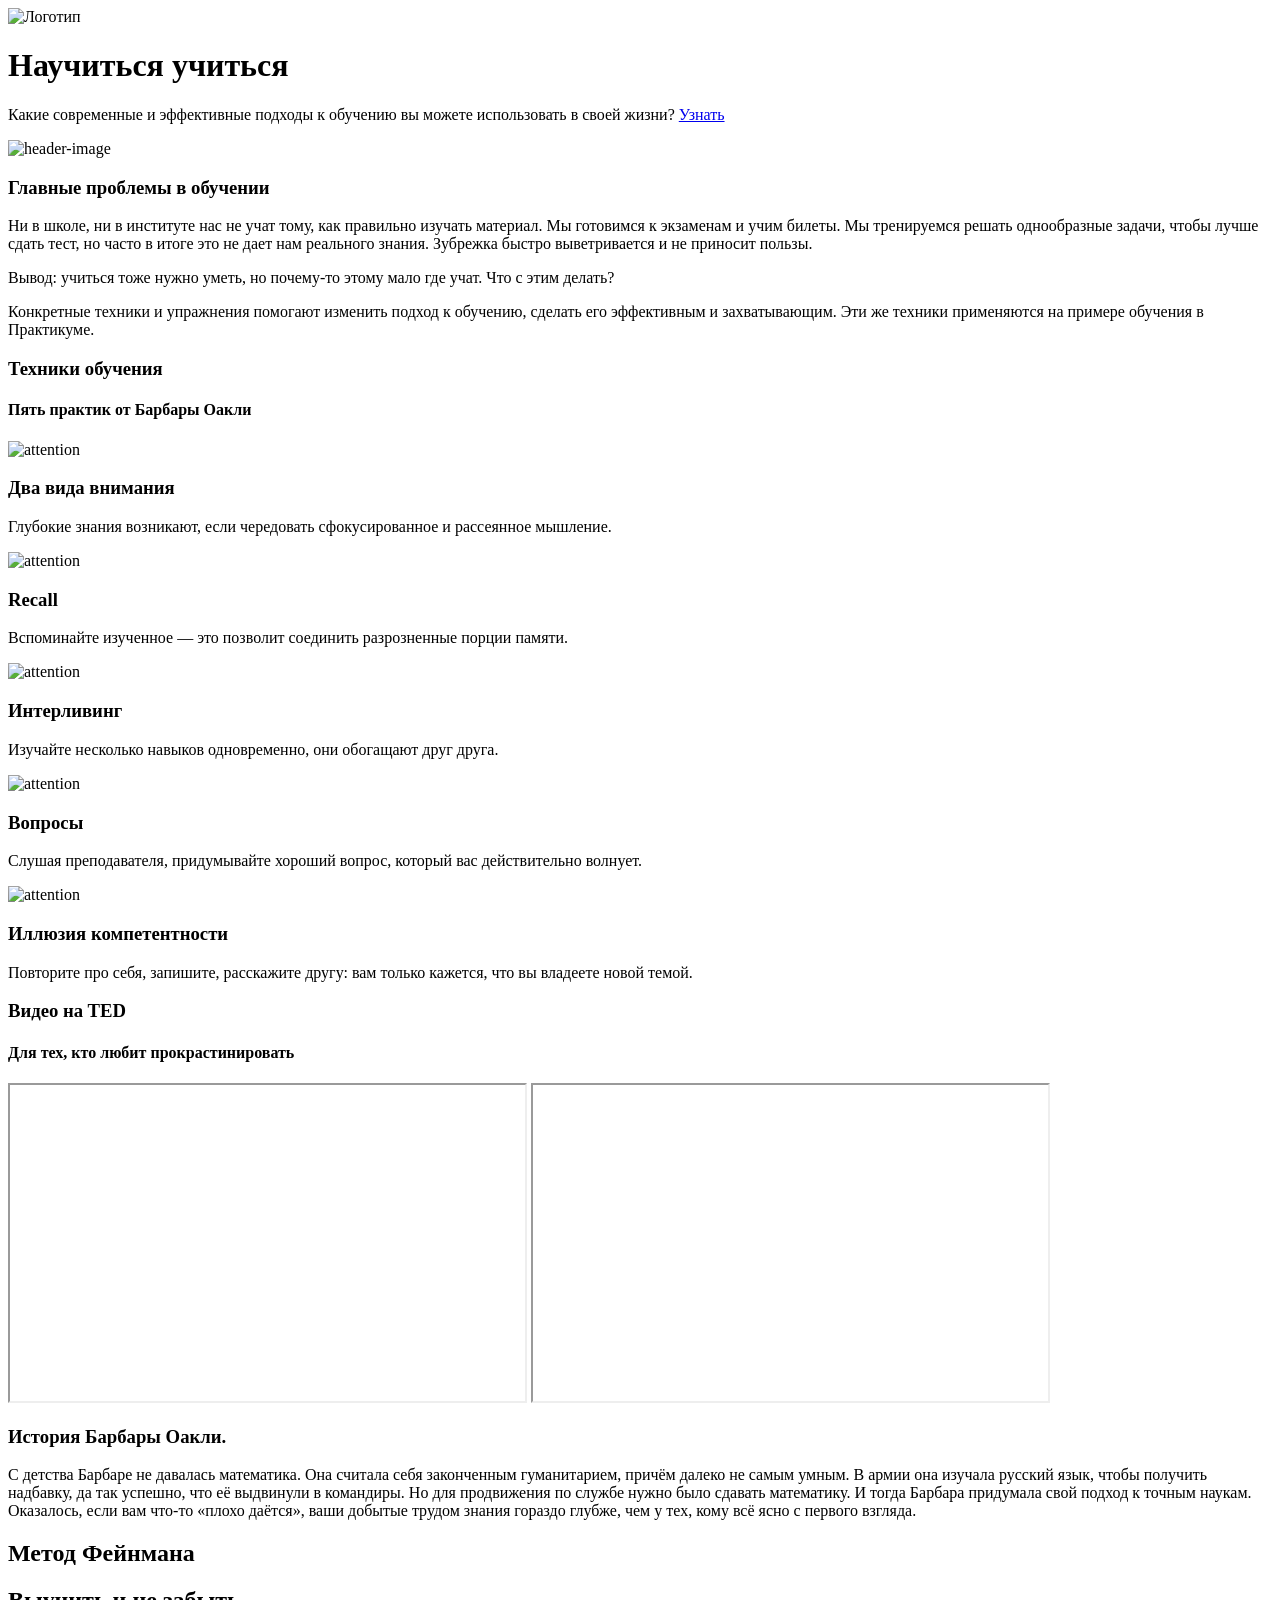
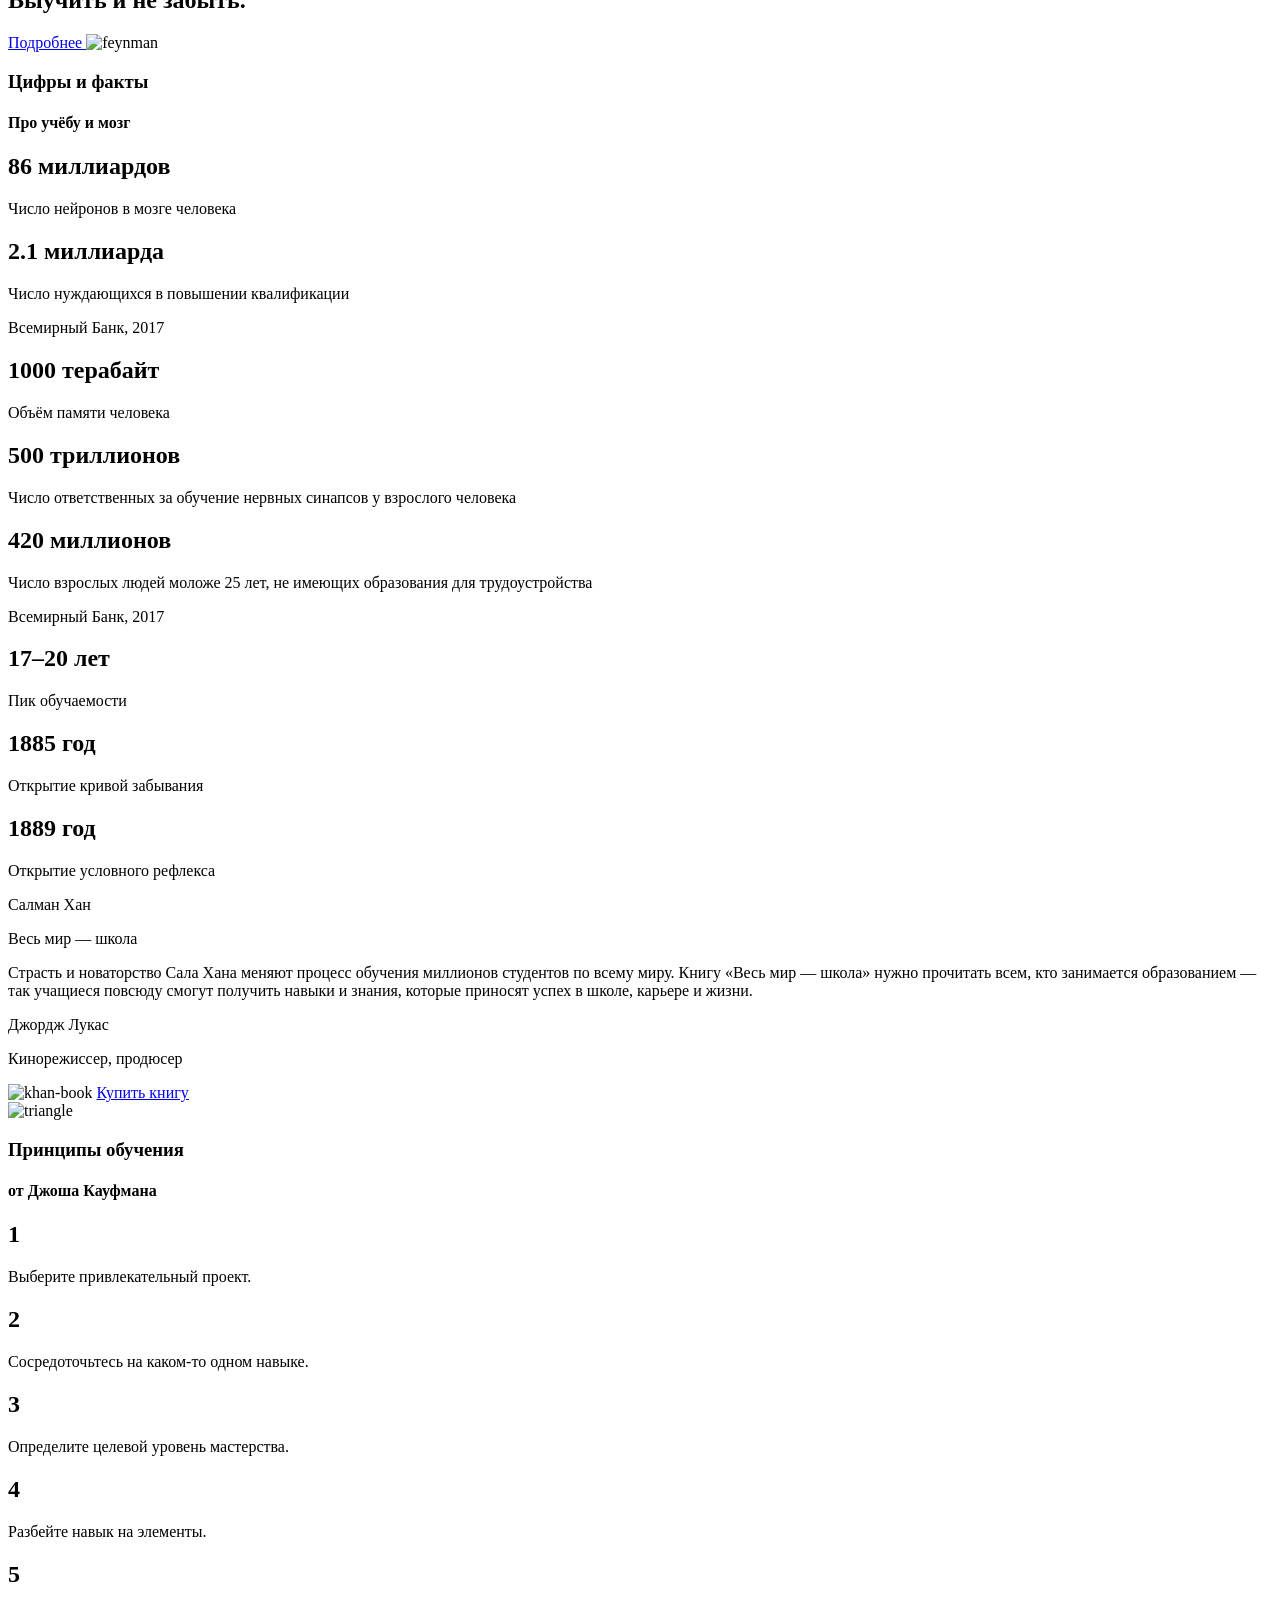
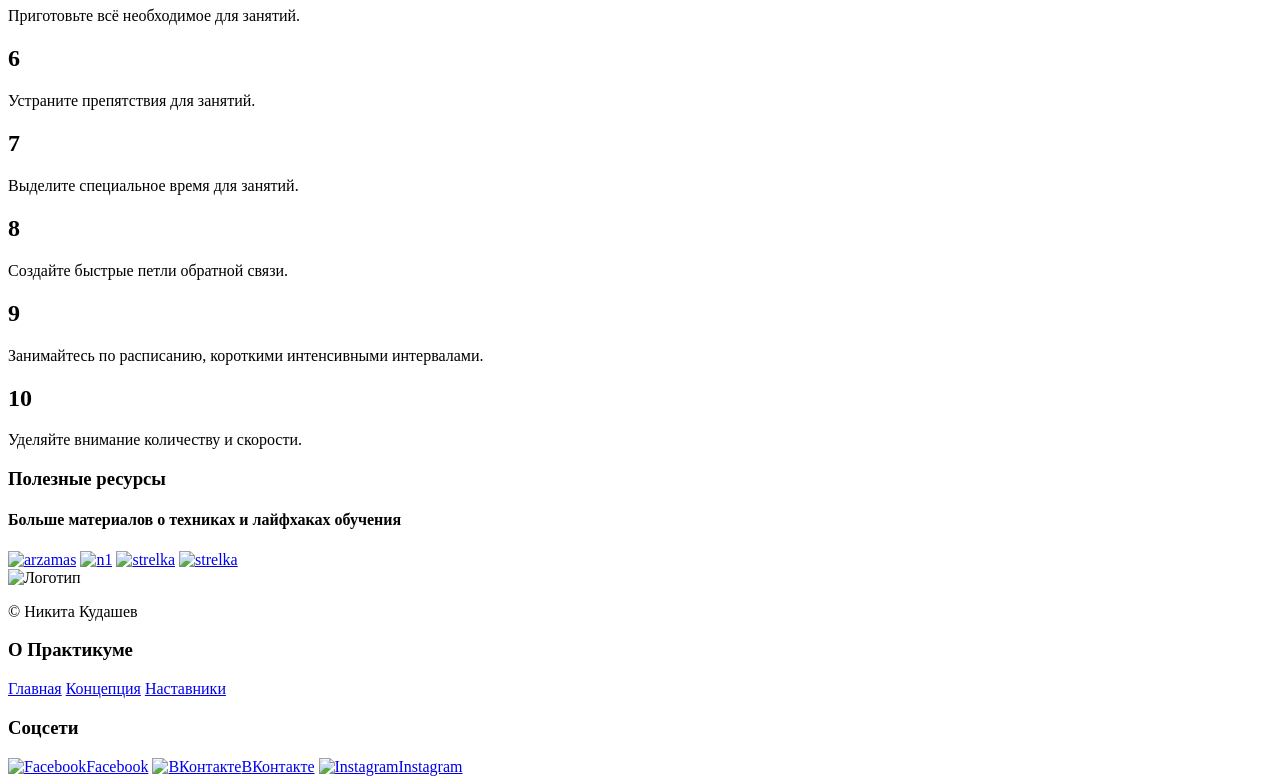
==== index.html @ 7637966f "Первый коммит html" ====
<!DOCTYPE html>
<html lang="ru">
<head>
  <link rel="stylesheet" href="./page/index.css">
  <meta charset="UTF-8">
  <meta name="viewport" content="width=device-width, initial-scale=1.0">
  <meta name="discription" content="Научиться учиться">
  <meta name="keywords" content="description, techniques, digits, kaufman">
  <meta name="autor" content="Никита Кудашев">
  <meta name="autor" content="Практикум">
  <title>Научиться учиться</title>
</head>
<body>
  <div class="page">
    <header class="header b_color">
          <img src="./images/logo_place_header.svg" alt="Логотип" class="logo logo_place_header">
          <h1 class="header__title">Научиться учиться</h1>
          <p class="header__subtitle">Какие современные и эффективные подходы к обучению вы можете использовать в своей жизни? <a href="#" class="header__link">Узнать </a></p>
          <img src="./images/header-image.png" alt="header-image" class="header__main-illustration">
          <div class="header__square-pic rotation"></div>
        </header>
        <main class="content">
          <section class="description">
              <div class="two_columns">
                <h3 class="two_columns__brief">Главные проблемы в обучении</h3>
                <div class="two_columns__main_text">
                  <p class="two_columns__p">Ни в школе, ни в институте нас не учат тому, как правильно изучать материал. Мы готовимся к экзаменам и учим билеты. Мы тренируемся решать однообразные задачи, чтобы лучше сдать тест, но часто в итоге это не дает нам реального знания. Зубрежка быстро выветривается и не приносит пользы.</p>
                  <p class="two_columns__p"><span class="two_columns__span-accent">Вывод:</span> учиться тоже нужно уметь, но почему-то этому мало где учат. Что с этим делать?</p>
                  <p class="two_columns__p">Конкретные техники и упражнения помогают изменить подход к обучению, сделать его эффективным и захватывающим. Эти же техники применяются на примере обучения в Практикуме.</p>
                </div>
              </div>
          </section>
          <section class="techniques techniques_width_80">
            <h3 class="section-title">Техники обучения</h3>
            <h4 class="section-subtitle">Пять практик от Барбары Оакли</h4>
            <div class="cards">
              <div class="cards__item">
                <img class="cards__image" src="./images/cards-attention.png"
                  alt="attention">
                <h3 class="cards__title">Два вида внимания</h3>
                <p class="cards__discription">Глубокие знания возникают, если чередовать сфокусированное и рассеянное мышление.</p>
              </div>
              <div class="cards__item">
                <img class="cards__image" src="./images/cards-recall.png"
                  alt="attention">
                <h3 class="cards__title">Recall</h3>
                <p class="cards__discription">Вспоминайте изученное — это позволит соединить разрозненные порции памяти.</p>
              </div>
              <div class="cards__item">
                <img class="cards__image" src="./images/cards-interliving.png"
                  alt="attention">
                <h3 class="cards__title">Интерливинг</h3>
                <p class="cards__discription">Изучайте несколько навыков одновременно, они обогащают друг друга.</p>
              </div>
              <div class="cards__item">
                <img class="cards__image" src="./images/cards-question.png"
                  alt="attention">
                <h3 class="cards__title">Вопросы</h3>
                <p class="cards__discription">Слушая преподавателя, придумывайте хороший вопрос, который вас действительно волнует.</p>
              </div>
              <div class="cards__item">
                <img class="cards__image" src="./images/cards-competence.png"
                  alt="attention">
                <h3 class="cards__title">Иллюзия компетентности</h3>
                <p class="cards__discription">Повторите про себя, запишите, расскажите другу: вам только кажется, что вы владеете новой темой.</p>
              </div>
            </div>
          </section>
          <section class="video">
            <h3 class="section-title">Видео нa TED</h3>
            <h4 class="section-subtitle">Для тех, кто любит прокрастинировать</h4>
            <div class="video__iframes">
              <iframe id="ytplayer" type="text/html" width="515" height="316" src="https://www.youtube.com/embed/5MgBikgcWnY"  allowfullscreen></iframe>
              <iframe id="ytplayer" type="text/html" width="515" height="316" src="https://www.youtube.com/embed/arj7oStGLkU"  allowfullscreen></iframe>
            </div>
          </section>
          <section class="oakley b_color">
            <div class="two_columns">
              <h3 class="two_columns__brief">История Барбары Оакли.</h3>
              <div class="two_columns__main_text">
                <p class="two_columns__p">С детства Барбаре не давалась математика. Она считала себя законченным гуманитарием, причём далеко не самым умным. В армии она изучала русский язык, чтобы получить надбавку, да так успешно, что её выдвинули в командиры. Но для продвижения по службе нужно было сдавать математику. И тогда Барбара придумала свой подход к точным наукам. Оказалось, если вам что-то «плохо даётся», ваши добытые трудом знания гораздо глубже, чем у тех, кому всё ясно с первого взгляда.</p>
              </div>
            </div>
          </section>
          <section class="feynman b_color">
            <h1 class="feynman__title">Метод Фейнмана</h1>
            <h2 class="feynman__subtitle">Выучить и не забыть.</h2>
            <a href="#" class="feynman__link">Подробнее </a>
            <img src="./images/feynman.png" alt="feynman" class="feynman__main-illustration">
          </section>
          <section class="digits">
            <h3 class="section-title">Цифры и факты</h3>
            <h4 class="section-subtitle">Про учёбу и мозг</h4>
            <div  class="table">
              <div class="table__cell">
                <h2 class="table__heading">86 миллиардов</h2>
                <p class="table__text">Число нейронов в мозге человека</p>
              </div>
              <div class="table__cell">
                <h2 class="table__heading">2.1 миллиарда</h2>
                <p class="table__text">Число нуждающихся в повышении квалификации</p>
                <p class="table__text">Всемирный Банк, 2017</p>
              </div>
              <div class="table__cell">
                <h2 class="table__heading">1000 терабайт</h2>
                <p class="table__text">Объём памяти человека</p>
              </div>
              <div class="table__cell">
                <h2 class="table__heading">500 триллионов</h2>
                <p class="table__text">Число ответственных за обучение нервных синапсов у взрослого человека</p>
              </div>
              <div class="table__cell">
                <h2 class="table__heading">420 миллионов</h2>
                <p class="table__text">Число взрослых людей моложе 25 лет, не имеющих образования для трудоустройства</p>
                <p class="table__text">Всемирный Банк, 2017</p>
              </div>
              <div class="table__cell">
                <h2 class="table__heading">17–20 лет</h2>
                <p class="table__text">Пик обучаемости</p>
              </div>
              <div class="table__cell">
                <h2 class="table__heading">1885 год</h2>
                <p class="table__text">Открытие кривой забывания</p>
              </div>
              <div class="table__cell">
                <h2 class="table__heading">1889 год</h2>
                <p class="table__text">Открытие условного рефлекса</p>
              </div>
            </div>
          </section>
          <section class="khan b_color">
            <div class="khan__container">
              <p class="khan__author">Салман Хан</p>
              <p class="khan__title">Весь мир — школа</p>
              <p class="khan__quote">Страсть и новаторство Сала Хана меняют процесс обучения миллионов студентов по всему миру. Книгу «Весь мир — школа» нужно прочитать всем, кто занимается образованием — так учащиеся повсюду смогут получить навыки и знания, которые приносят успех в школе, карьере и жизни.</p>
              <p class="khan__quote-author">Джордж Лукас</p>
              <p class="khan__quote-author-subline">Кинорежиссер, продюсер</p>
              <div class="khan__book-container">
                <img src="./images/khan-book.jpg" alt="khan-book" class="khan__book-pic">
                <a href="#" class="khan__buy-link">Купить книгу </a>
              </div>
            </div>
          </section>
          <section class="kaufman">
            <img src="./images/kaufman-triangle.svg" alt="triangle" class="kaufman__triangle rotation">
            <h3 class="section-title section-title_theme_dark">Принципы обучения</h3>
            <h4 class="section-subtitle section-subtitle_theme_dark">от Джоша Кауфмана</h4>
            <div  class="table table_theme_dark">
              <div class="table__cell table__cell_theme_dark">
                <h2 class="table__heading table__heading_theme_dark">1</h2>
                <p class="table__text table__text_theme_dark">Выберите привлекательный проект.</p>
              </div>
              <div class="table__cell table__cell_theme_dark">
                <h2 class="table__heading table__heading_theme_dark">2</h2>
                <p class="table__text table__text_theme_dark">Сосредоточьтесь на каком-то одном навыке.</p>
              </div>
              <div class="table__cell table__cell_theme_dark">
                <h2 class="table__heading table__heading_theme_dark">3</h2>
                <p class="table__text table__text_theme_dark">Определите целевой уровень мастерства.</p>
              </div>
              <div class="table__cell table__cell_theme_dark">
                <h2 class="table__heading table__heading_theme_dark">4</h2>
                <p class="table__text table__text_theme_dark">Разбейте навык на элементы.</p>
              </div>
              <div class="table__cell table__cell_theme_dark">
                <h2 class="table__heading table__heading_theme_dark">5</h2>
                <p class="table__text table__text_theme_dark">Приготовьте всё необходимое для занятий.</p>
              </div>
              <div class="table__cell table__cell_theme_dark">
                <h2 class="table__heading table__heading_theme_dark">6</h2>
                <p class="table__text table__text_theme_dark">Устраните препятствия для занятий.</p>
              </div>
              <div class="table__cell table__cell_theme_dark">
                <h2 class="table__heading table__heading_theme_dark">7</h2>
                <p class="table__text table__text_theme_dark">Выделите специальное время для занятий.</p>
              </div>
              <div class="table__cell table__cell_theme_dark">
                <h2 class="table__heading table__heading_theme_dark">8</h2>
                <p class="table__text table__text_theme_dark">Создайте быстрые петли обратной связи.</p>
              </div>
              <div class="table__cell table__cell_theme_dark">
                <h2 class="table__heading table__heading_theme_dark">9</h2>
                <p class="table__text table__text_theme_dark">Занимайтесь по расписанию, короткими интенсивными интервалами.</p>
              </div>
              <div class="table__cell table__cell_theme_dark">
                <h2 class="table__heading table__heading_theme_dark">10</h2>
                <p class="table__text table__text_theme_dark">Уделяйте внимание количеству и скорости.</p>
              </div>
            </div>
          </section>
          <section class="resources">
            <h3 class="section-title">Полезные ресурсы</h3>
            <h4 class="section-subtitle">Больше материалов о техниках и лайфхаках обучения</h4>
            <div class="resources__logo-zone">
              <a href="#" class="resources__link"><img src="./images/logo/resources-arzamas.svg" alt="arzamas" class="resources__logo"></a>
              <a href="#" class="resources__link"><img src="./images/logo/resources-n1.svg" alt="n1" class="resources__logo"></a>
              <a href="#" class="resources__link"><img src="./images/logo/resources-strelka.svg" alt="strelka" class="resources__logo"></a>
              <a href="#" class="resources__link"><img src="./images/logo/resources-polka.svg" alt="strelka" class="resources__logo"></a>
            </div>
          </section>
        </main>
        <footer class="footer">
          <div class="footer__columns">
            <div class="footer__column footer__column_content_copyright">
              <img src="./images/logo_place_footer.svg" alt="Логотип" class="logo logo_place_footer">
              <p class="footer__author">&copy Никита Кудашев</p>
            </div>
            <div class="footer__column footer__column_content_info">
              <h3 class="footer__column-heading">О Практикуме</h3>
              <div class="footer__column-links">
                <a href="#" class="footer__column-link">Главная</a>
                <a href="#" class="footer__column-link">Концепция</a>
                <a href="#" class="footer__column-link">Наставники</a>
              </div>
            </div>
            <div class="footer__column footer__column_content_social">
              <h3 class="footer__column-heading">Cоцсети</h3>
              <div class="footer__column-links">
                <a href="#" class="footer__column-link">
                  <img class="footer__social-icon" src="./images/facebook_color_white.svg" alt="Facebook">Facebook</a>
                <a href="#" class="footer__column-link">
                  <img class="footer__social-icon" src="./images/vk_color_white.svg" alt="ВКонтакте">ВКонтакте</a>
                <a href="#" class="footer__column-link">
                  <img class="footer__social-icon" src="./images/instagram_color_white.svg" alt="Instagram">Instagram</a>
                </div>
            </div>
          </div>
        </footer>
  </div>
</body>
</html>
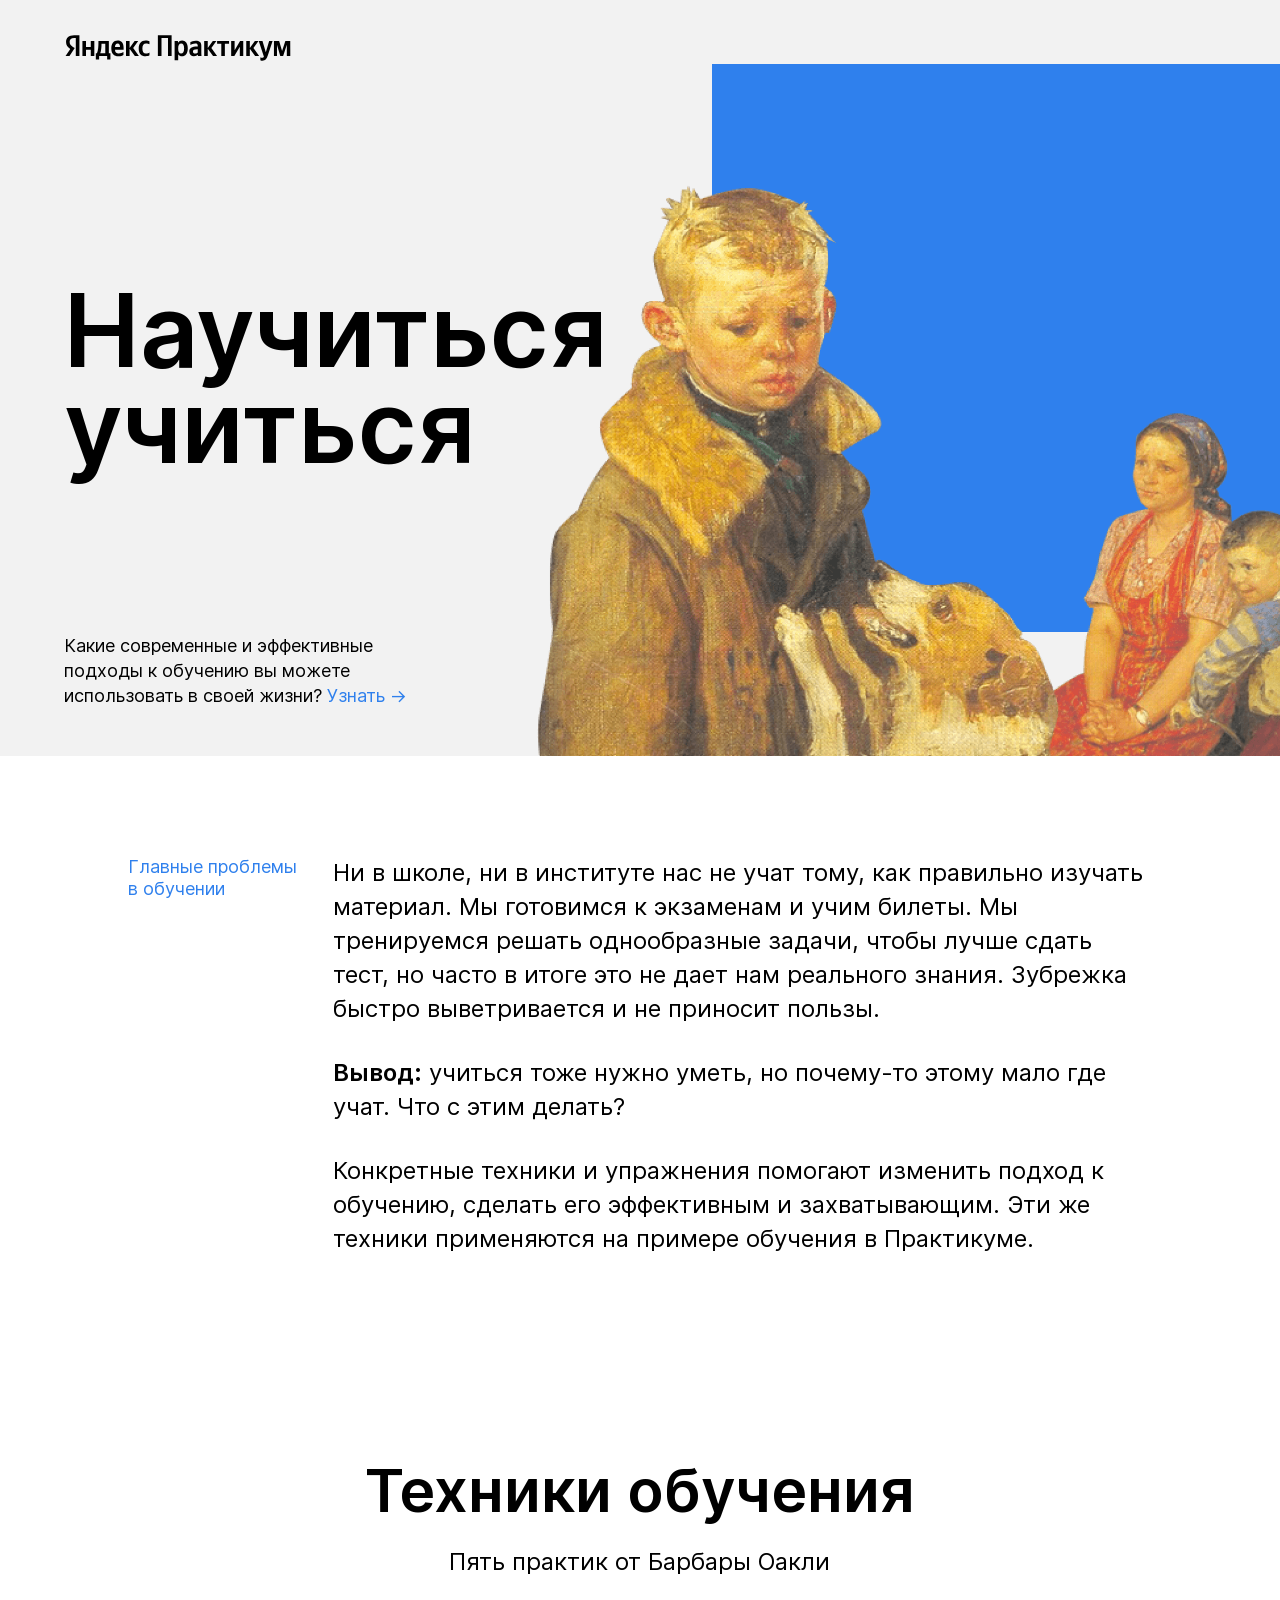
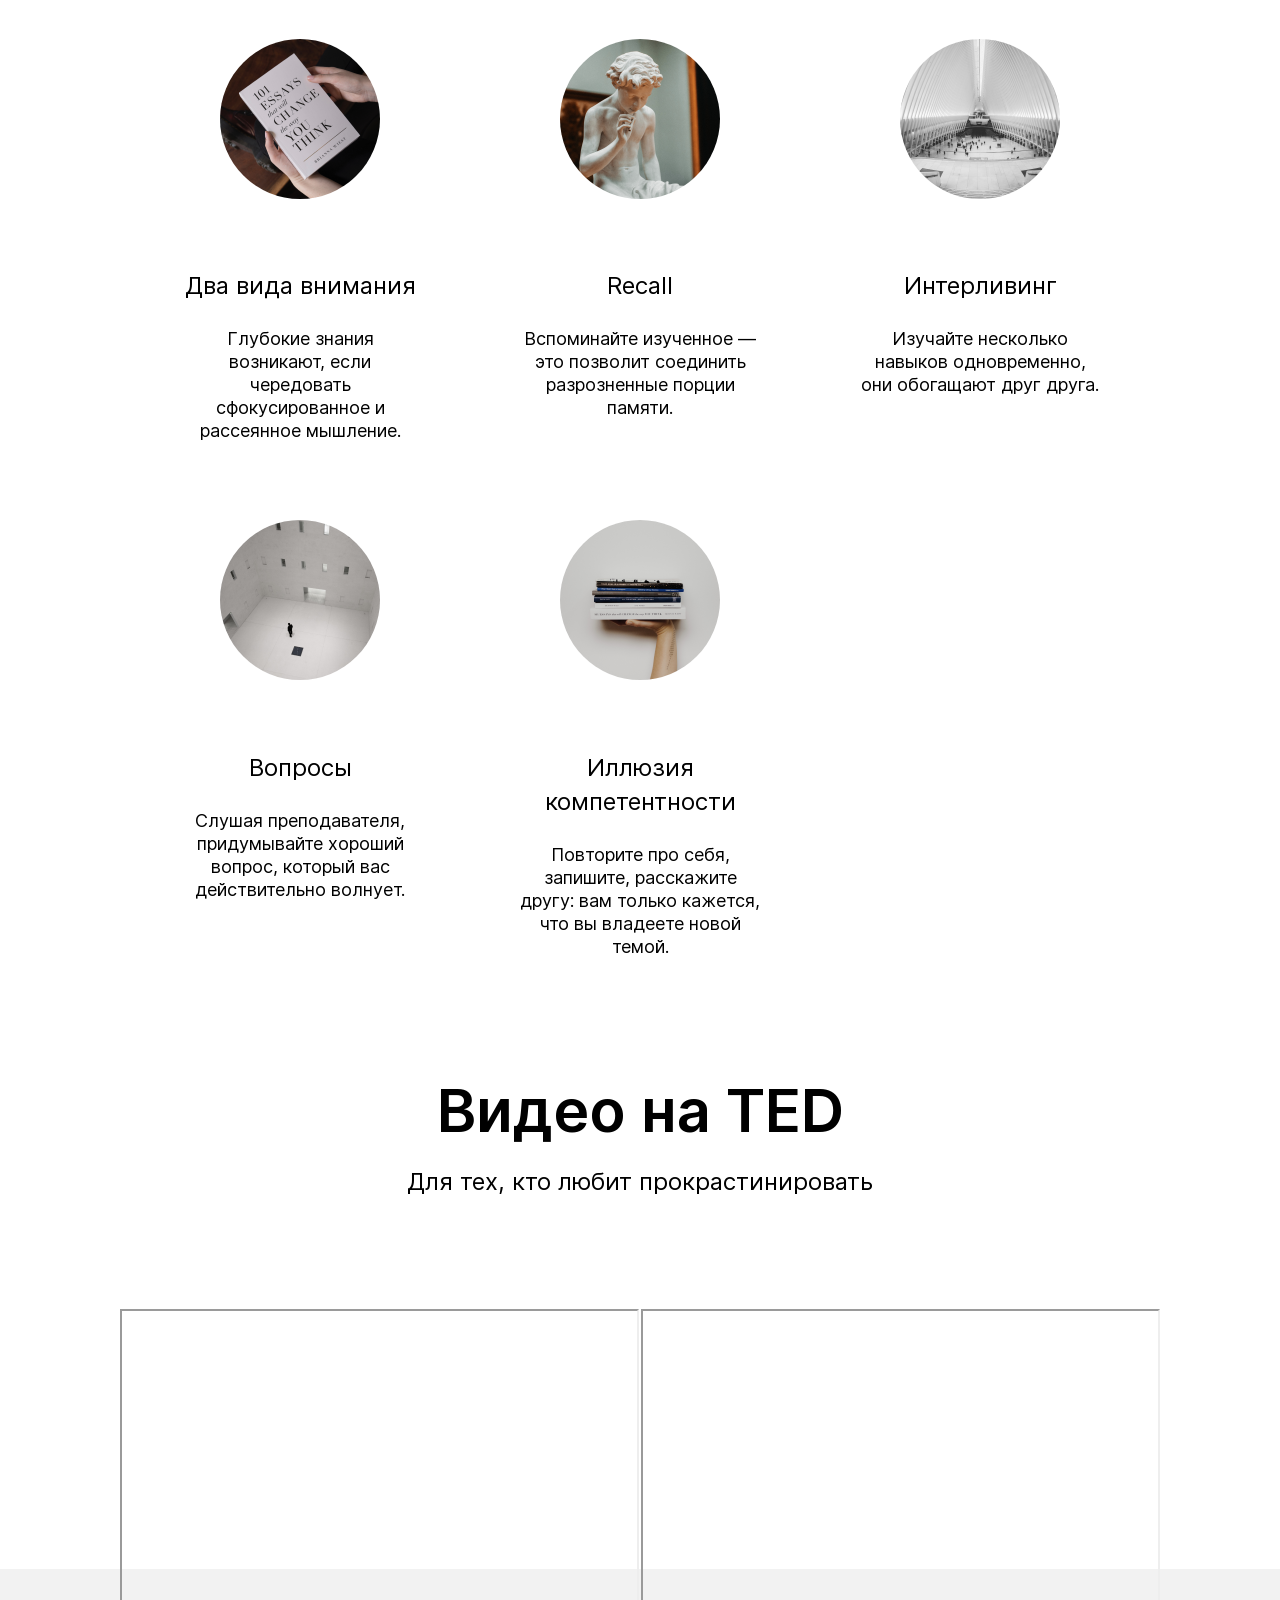
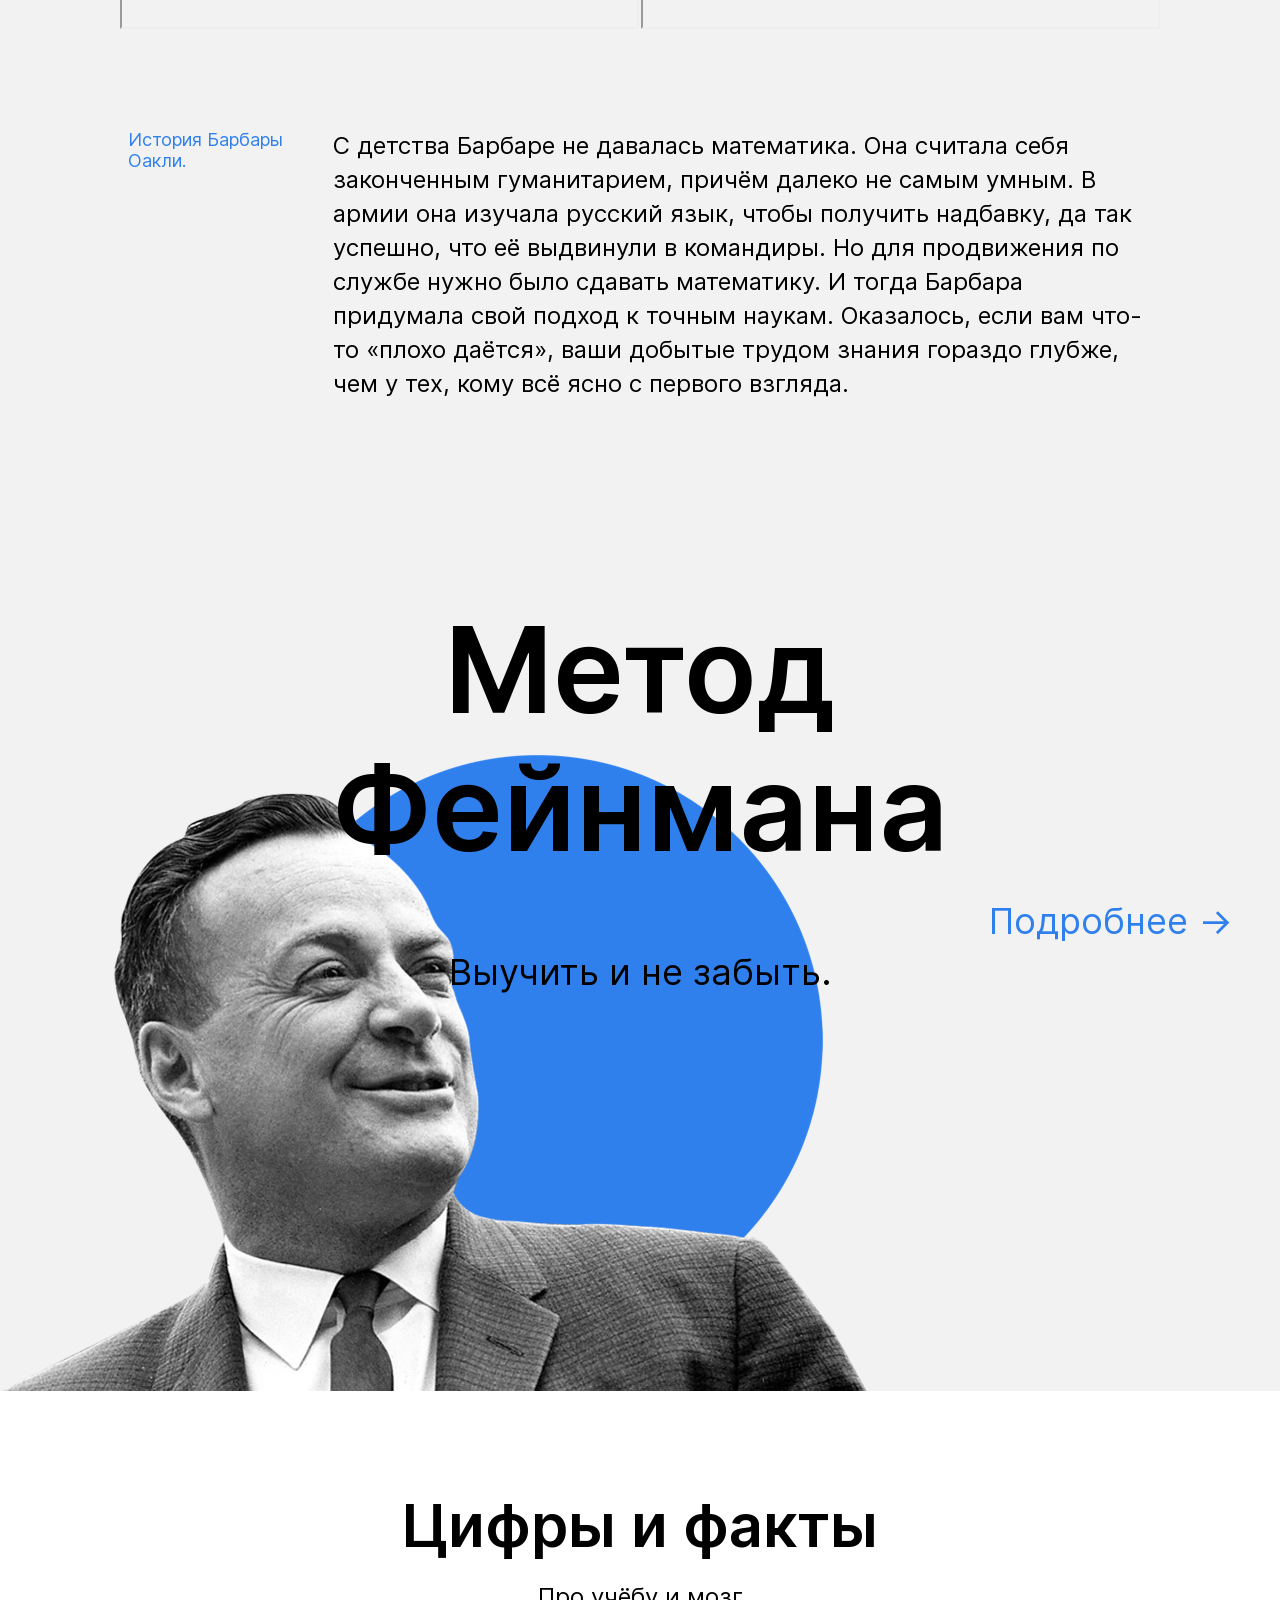
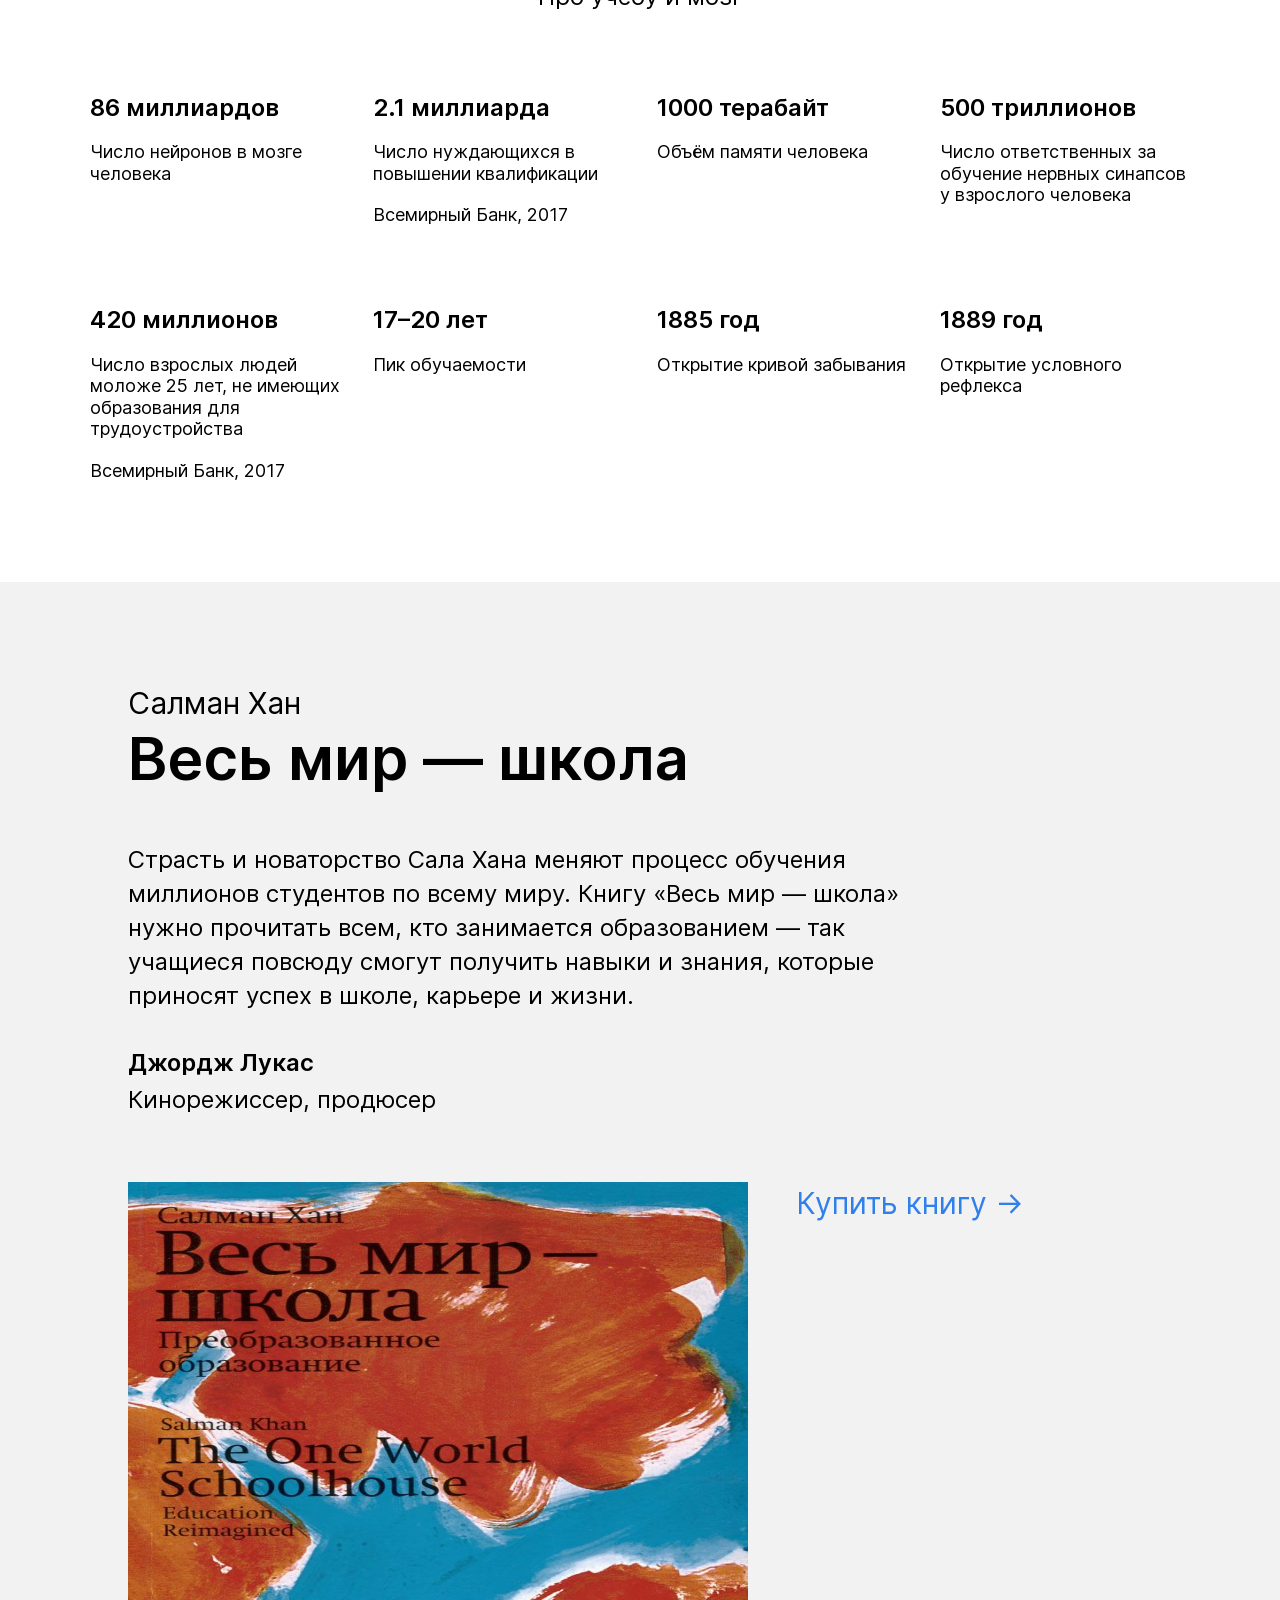
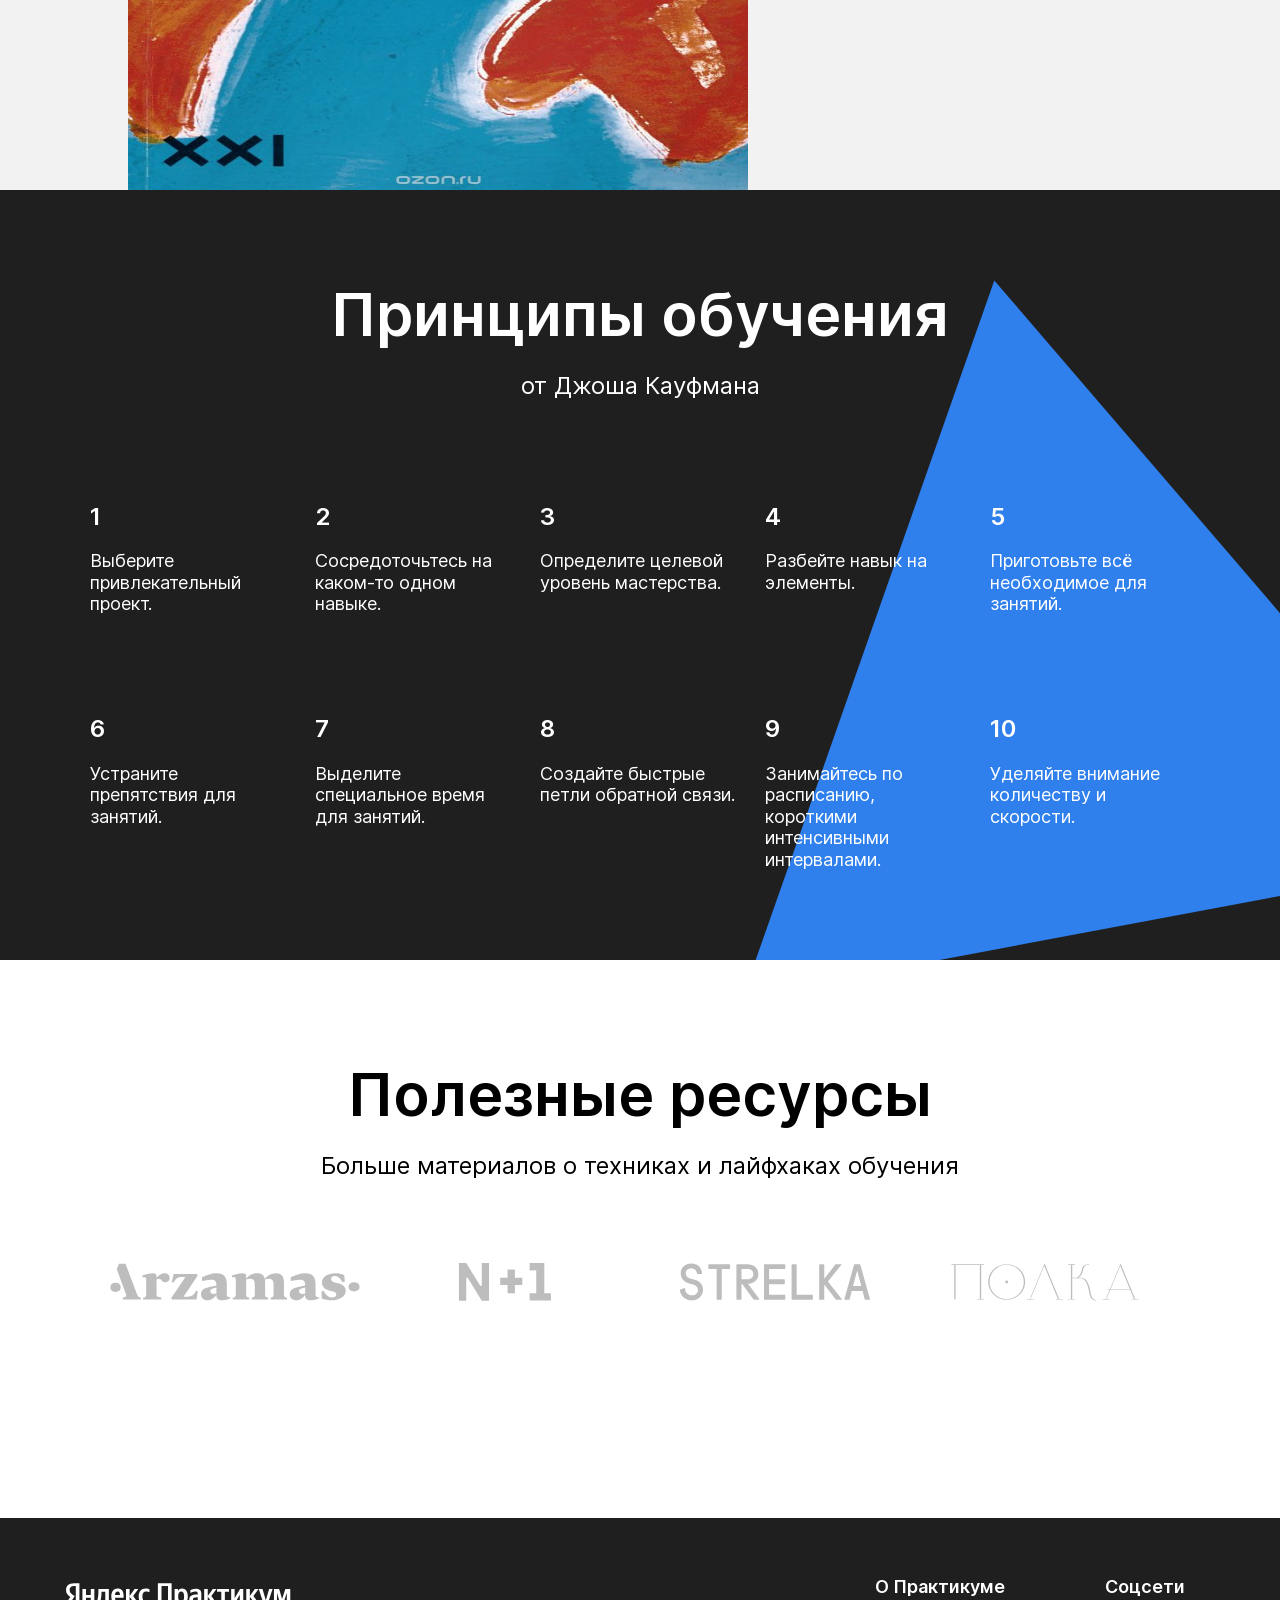
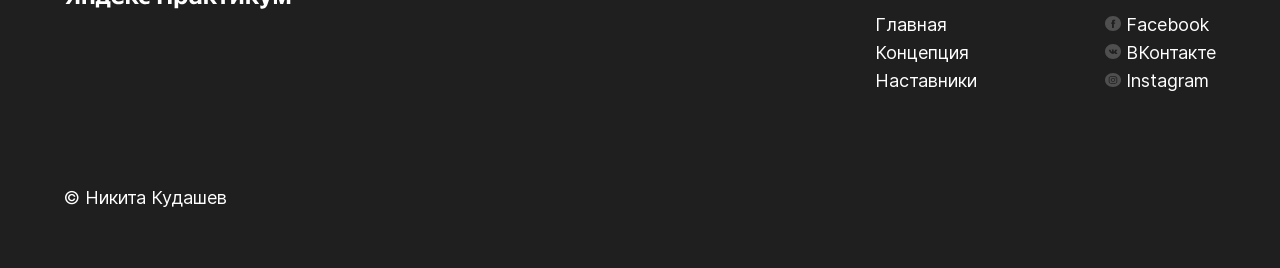
==== commit 40cebd5a: "Проба" ====
--- a/index.html
+++ b/index.html
@@ -12,7 +12,7 @@
 </head>
 <body>
   <div class="page">
-    <header class="header b_color">
+    <header class="header">
           <img src="./images/logo_place_header.svg" alt="Логотип" class="logo logo_place_header">
           <h1 class="header__title">Научиться учиться</h1>
           <p class="header__subtitle">Какие современные и эффективные подходы к обучению вы можете использовать в своей жизни? <a href="#" class="header__link">Узнать </a></p>
@@ -30,7 +30,7 @@
                 </div>
               </div>
           </section>
-          <section class="techniques techniques_width_80">
+          <section class="techniques">
             <h3 class="section-title">Техники обучения</h3>
             <h4 class="section-subtitle">Пять практик от Барбары Оакли</h4>
             <div class="cards">
@@ -70,11 +70,11 @@
             <h3 class="section-title">Видео нa TED</h3>
             <h4 class="section-subtitle">Для тех, кто любит прокрастинировать</h4>
             <div class="video__iframes">
-              <iframe id="ytplayer" type="text/html" width="515" height="316" src="https://www.youtube.com/embed/5MgBikgcWnY"  allowfullscreen></iframe>
-              <iframe id="ytplayer" type="text/html" width="515" height="316" src="https://www.youtube.com/embed/arj7oStGLkU"  allowfullscreen></iframe>
-            </div>
-          </section>
-          <section class="oakley b_color">
+              <iframe class="video__iframe" id="ytplayer" type="text/html" src="https://www.youtube.com/embed/5MgBikgcWnY"  allowfullscreen></iframe>
+              <iframe class="video__iframe" id="ytplayer" type="text/html" src="https://www.youtube.com/embed/arj7oStGLkU"  allowfullscreen></iframe>
+            </div>
+          </section>
+          <section class="oakley">
             <div class="two_columns">
               <h3 class="two_columns__brief">История Барбары Оакли.</h3>
               <div class="two_columns__main_text">
@@ -82,7 +82,7 @@
               </div>
             </div>
           </section>
-          <section class="feynman b_color">
+          <section class="feynman">
             <h1 class="feynman__title">Метод Фейнмана</h1>
             <h2 class="feynman__subtitle">Выучить и не забыть.</h2>
             <a href="#" class="feynman__link">Подробнее </a>
@@ -128,7 +128,7 @@
               </div>
             </div>
           </section>
-          <section class="khan b_color">
+          <section class="khan">
             <div class="khan__container">
               <p class="khan__author">Салман Хан</p>
               <p class="khan__title">Весь мир — школа</p>
@@ -217,11 +217,11 @@
               <h3 class="footer__column-heading">Cоцсети</h3>
               <div class="footer__column-links">
                 <a href="#" class="footer__column-link">
-                  <img class="footer__social-icon" src="./images/facebook_color_white.svg" alt="Facebook">Facebook</a>
+                  <img class="footer__social-icon" src="./images/facebook_color_white.svg" alt="Facebook">&nbspFacebook</a>
                 <a href="#" class="footer__column-link">
-                  <img class="footer__social-icon" src="./images/vk_color_white.svg" alt="ВКонтакте">ВКонтакте</a>
+                  <img class="footer__social-icon" src="./images/vk_color_white.svg" alt="ВКонтакте">&nbspВКонтакте</a>
                 <a href="#" class="footer__column-link">
-                  <img class="footer__social-icon" src="./images/instagram_color_white.svg" alt="Instagram">Instagram</a>
+                  <img class="footer__social-icon" src="./images/instagram_color_white.svg" alt="Instagram">&nbspInstagram</a>
                 </div>
             </div>
           </div>
--- a/page/index.css
+++ b/page/index.css
@@ -0,0 +1,75 @@
+@import url(../vendor/normalize.css);
+@import url(../blocks/font/font.css);
+@import url(../blocks/page/page.css);
+@import url(../blocks/header/header.css);
+@import url(../blocks/logo/logo.css);
+@import url(../blocks/logo/_place/logo_place_header.css);
+@import url(../blocks/header/__title/header__title.css);
+@import url(../blocks/header/__subtitle/header__subtitle.css);
+@import url(../blocks/header/__link/header__link.css);
+@import url(../blocks/header/__main-illustration/header__main-illustration.css);
+@import url(../blocks/header/__square-pic/header__square-pic.css);
+@import url(../blocks/content/content.css);
+@import url(../blocks/description/description.css);
+@import url(../blocks/two_columns/two_columns.css);
+@import url(../blocks/two_columns/__brief/two_columns__brief.css);
+@import url(../blocks/two_columns/__main_text/two_columns__main_text.css);
+@import url(../blocks/two_columns/__p/two_columns__p.css);
+@import url(../blocks/two_columns/__span-accent/two_columns__span-accent.css);
+@import url(../blocks/techniques/techniques.css);
+@import url(../blocks/section-title/section-title.css);
+@import url(../blocks/section-subtitle/section-subtitle.css);
+@import url(../blocks/cards/cards.css);
+@import url(../blocks/cards/__item/cards__item.css);
+@import url(../blocks/cards/__image/cards__image.css);
+@import url(../blocks/cards/__title/cards__title.css);
+@import url(../blocks/cards/__discription/cards__discription.css);
+@import url(../blocks/video/video.css);
+@import url(../blocks/video/__iframes/video__iframes.css);
+@import url(../blocks/video/__iframe/video__iframe.css);
+@import url(../blocks/digits/digits.css);
+@import url(../blocks/table/table.css);
+@import url(../blocks/table/__cell/table__cell.css);
+@import url(../blocks/table/__heading/table__heading.css);
+@import url(../blocks/table/__text/table__text.css);
+@import url(../blocks/kaufman/kaufman.css);
+@import url(../blocks/kaufman/_theme/section-title_theme_dark.css);
+@import url(../blocks/kaufman/_theme/section-subtitle_theme_dark.css);
+@import url(../blocks/kaufman/_theme/table__theme_dark.css);
+@import url(../blocks/kaufman/_theme/table__cell_theme_dark.css);
+@import url(../blocks/kaufman/_theme/table__heading_theme_dark.css);
+@import url(../blocks/kaufman/_theme/table__text_theme_dark.css);
+@import url(../blocks/resources/resources.css);
+@import url(../blocks/resources/__logo-zone/resources__logo-zone.css);
+@import url(../blocks/resources/__link/resources__link.css);
+@import url(../blocks/resources/__logo/resources__logo.css);
+@import url(../blocks/footer/footer.css);
+@import url(../blocks/footer/__columns/footer__columns.css);
+@import url(../blocks/footer/__column/footer__column.css);
+@import url(../blocks/footer/__column/_content/footer__column_content_copyright.css);
+@import url(../blocks/footer/__column/_content/footer__column_content_info.css);
+@import url(../blocks/footer/__column/_content/footer__column_content_social.css);
+@import url(../blocks/logo/_place/logo_place_footer.css);
+@import url(../blocks/footer/__author/footer__author.css);
+@import url(../blocks/footer/__column-heading/footer__column-heading.css);
+@import url(../blocks/footer/__column-links/footer__column-links.css);
+@import url(../blocks/footer/__social-icon/footer__social-icon.css);
+@import url(../blocks/footer/__column-link/footer__column-link.css);
+@import url(../blocks/rotation/rotation.css);
+@import url(../blocks/oakley/oakley.css);
+@import url(../blocks/feynman/feynman.css);
+@import url(../blocks/feynman/__link/feynman__link.css);
+@import url(../blocks/feynman/__title/feynman__title.css);
+@import url(../blocks/feynman/__subtitle/feynman__subtitle.css);
+@import url(../blocks/feynman/__main-illustration/feynman__main-illustration.css);
+@import url(../blocks/khan/khan.css);
+@import url(../blocks/khan/__author/khan__author.css);
+@import url(../blocks/khan/__book-pic/khan__book-pic.css);
+@import url(../blocks/khan/__buy-link/khan__buy-link.css);
+@import url(../blocks/khan/__container/khan__container.css);
+@import url(../blocks/khan/__quote-author-subline/khan__quote-author-subline.css);
+@import url(../blocks/khan/__quote-author/khan__quote-author.css);
+@import url(../blocks/khan/__quote/khan__quote.css);
+@import url(../blocks/khan/__title/khan__title.css);
+@import url(../blocks/khan/__book-container/khan__book-container.css);
+@import url(../blocks/kaufman/__triangle/kaufman__triangle.css);
